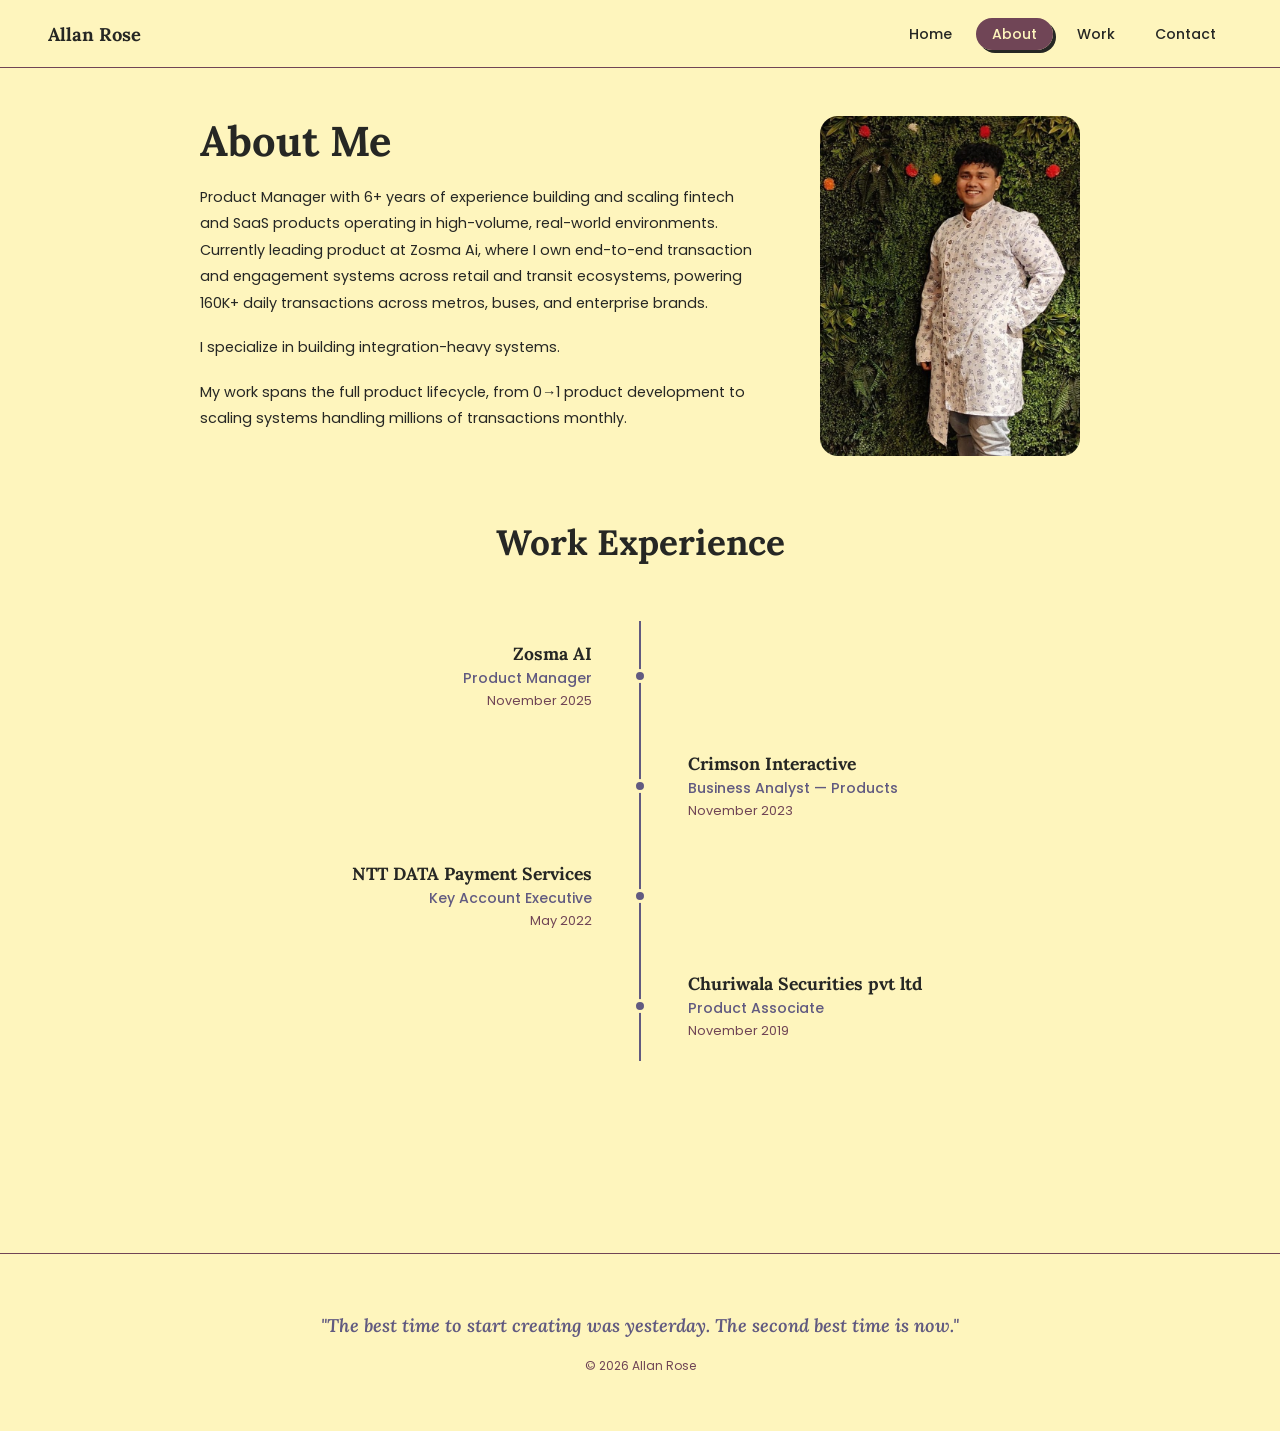
==== about/index.html @ 4ba43369 "Added files via upload This is the initial commit without the project pages." ====
<!DOCTYPE html>
<html lang="en">
<head>
  <meta charset="UTF-8" />
  <meta name="viewport" content="width=device-width, initial-scale=1.0" />
  <title>About — Allan Rose</title>
  <link rel="preconnect" href="https://fonts.googleapis.com" />
  <link rel="preconnect" href="https://fonts.gstatic.com" crossorigin />
  <link href="https://fonts.googleapis.com/css2?family=Lora:wght@600;700&family=Poppins:wght@300;400;500&display=swap" rel="stylesheet" />
  <link rel="stylesheet" href="../style.css" />
</head>
<body>

  <nav class="navbar">
    <a class="nav-logo" href="../index.html">Allan Rose</a>
    <ul class="nav-links">
      <li><a href="../index.html" class="nav-link">Home</a></li>
      <li><a class="nav-link active">About</a></li>
      <li><a href="../index.html#work" class="nav-link">Work</a></li>
      <li><a href="../index.html#contact" class="nav-link">Contact</a></li>
    </ul>
  </nav>

  <main class="about-wrapper">

    <section class="about-hero-card">

      <div class="about-text">
        <h1 class="about-heading">About Me</h1>

        <p class="about-para">Product Manager with 6+ years of experience building and scaling fintech and SaaS products operating in high-volume, real-world environments. Currently leading product at Zosma Ai, where I own end-to-end transaction and engagement systems across retail and transit ecosystems, powering 160K+ daily transactions across metros, buses, and enterprise brands.</p>

        <p class="about-para">I specialize in building integration-heavy systems.</p>
        <p class="about-para">My work spans the full product lifecycle, from 0→1 product development to scaling systems handling millions of transactions monthly.</p>
      </div>

      <div class="about-image">
        <img src="../asset/about.jpg" alt="Allan Rose" />
      </div>

    </section>

    <section class="work-experience">
      <h2 class="about-section-heading">Work Experience</h2>

      <div class="timeline">

        <div class="tl-entry">
          <div class="tl-side tl-left">
            <h3 class="tl-company">Zosma AI</h3>
            <p class="tl-role">Product Manager</p>
            <p class="tl-date">November 2025</p>
          </div>
          <div class="tl-mid"><div class="tl-dot"></div></div>
          <div class="tl-side"></div>
        </div>

        <div class="tl-entry">
          <div class="tl-side"></div>
          <div class="tl-mid"><div class="tl-dot"></div></div>
          <div class="tl-side tl-right">
            <h3 class="tl-company">Crimson Interactive</h3>
            <p class="tl-role">Business Analyst — Products</p>
            <p class="tl-date">November 2023</p>
          </div>
        </div>

        <div class="tl-entry">
          <div class="tl-side tl-left">
            <h3 class="tl-company">NTT DATA Payment Services</h3>
            <p class="tl-role">Key Account Executive</p>
            <p class="tl-date">May 2022</p>
          </div>
          <div class="tl-mid"><div class="tl-dot"></div></div>
          <div class="tl-side"></div>
        </div>

        <div class="tl-entry">
          <div class="tl-side"></div>
          <div class="tl-mid"><div class="tl-dot"></div></div>
          <div class="tl-side tl-right">
            <h3 class="tl-company">Churiwala Securities pvt ltd</h3>
            <p class="tl-role">Product Associate</p>
            <p class="tl-date">November 2019</p>
          </div>
        </div>

      </div>
    </section>

  </main>

  <footer class="footer">
    <p class="footer-quote">"The best time to start creating was yesterday. The second best time is now."</p>
    <p class="footer-credit">© 2026 Allan Rose</p>
  </footer>

</body>
</html>
---- style.css ----
*, *::before, *::after {
  box-sizing: border-box;
  margin: 0;
  padding: 0;
}

html {
  scroll-behavior: smooth;
}

body {
  font-family: 'Poppins', sans-serif;
  background-color: #FEF5BD;
}

/* ── Navbar ── */
.navbar {
  height: 68px;
  background-color: #FEF5BD;
  border-bottom: 1.5px solid #704556;
  display: flex;
  align-items: center;
  justify-content: space-between;
  padding: 0 3rem;
}

.nav-logo {
  font-family: 'Lora', serif;
  font-weight: 700;
  font-size: 1.15rem;
  color: #262724;
  text-decoration: none;
}

.nav-links {
  list-style: none;
  display: flex;
  align-items: center;
  gap: 0.5rem;
}

.nav-link {
  font-family: 'Poppins', sans-serif;
  font-size: 0.88rem;
  font-weight: 500;
  color: #262724;
  text-decoration: none;
  padding: 0.4rem 1rem;
  border-radius: 999px;
  transition: background-color 0.2s ease, color 0.2s ease;
}

.nav-link:hover {
  background-color: rgba(112, 69, 86, 0.12);
}

.nav-link.active {
  background-color: #704556;
  color: #FEF5BD;
  box-shadow: 3px 3px 0px #262724;
}

.nav-link.active:hover {
  background-color: #704556;
}

.nav-link.muted {
  color: #aaa;
  cursor: default;
}

.nav-link.muted:hover {
  background-color: transparent;
}

/* ── Footer ── */
.footer {
  background-color: #FEF5BD;
  border-top: 1.5px solid #704556;
  padding: 3.5rem 2.5rem;
  text-align: center;
  display: flex;
  flex-direction: column;
  align-items: center;
  gap: 1rem;
}

.footer-quote {
  font-family: 'Lora', serif;
  font-weight: 600;
  font-style: italic;
  font-size: 1.15rem;
  color: #615A80;
  white-space: nowrap;
  line-height: 1.7;
  max-width: 100%;
}

.footer-credit {
  font-family: 'Poppins', sans-serif;
  font-size: 0.75rem;
  font-weight: 400;
  color: #704556;
}

@media (max-width: 600px) {
  .navbar {
    padding: 0 1rem;
    flex-wrap: wrap;
    height: auto;
    padding-top: 0.6rem;
    padding-bottom: 0.6rem;
    gap: 0.4rem;
  }

  body {
    padding-top: 90px;
  }

  body {
    padding-top: 0;
  }

  .nav-logo {
    font-size: 0.95rem;
  }

  .nav-links {
    gap: 0.2rem;
  }

  .nav-link {
    font-size: 0.72rem;
    padding: 0.3rem 0.55rem;
  }

  .footer-quote {
    white-space: normal;
    text-align: center;
    font-size: 1rem;
  }
}

/* ── Hero Wrapper ── */
.hero-wrapper {
  min-height: 100vh;
  display: flex;
  align-items: center;
  justify-content: center;
  padding: 2.5rem;
}

.hero-wrapper > .hero-card {
  width: 100%;
  max-width: 960px;
}

/* ── Card ── */
.hero-card {
  background-color: #FFC5D9;
  border-radius: 28px;
  box-shadow: 10px 10px 0px #704556;
  padding: 4.5rem 5rem;
  display: flex;
  align-items: center;
  gap: 4rem;
}

/* ── Text Side ── */
.hero-text {
  flex: 1;
}

.greeting {
  font-family: 'Poppins', sans-serif;
  font-weight: 300;
  font-size: 1rem;
  color: #262724;
  margin-bottom: 0.3rem;
}

.name {
  font-family: 'Lora', serif;
  font-weight: 700;
  font-size: 3.2rem;
  color: #262724;
  line-height: 1.15;
  margin-bottom: 0.4rem;
}

.title {
  font-family: 'Lora', serif;
  font-weight: 500;
  font-size: 1.5rem;
  color: #615A80;
  margin-bottom: 1.4rem;
  font-style: italic;
}

.bio {
  font-family: 'Poppins', sans-serif;
  font-weight: 400;
  font-size: 0.95rem;
  color: #262724;
  line-height: 1.8;
  margin-bottom: 2rem;
}

/* ── Button ── */
.btn-cv {
  display: inline-block;
  background-color: #615A80;
  color: #FFFFFF;
  font-family: 'Poppins', sans-serif;
  font-size: 0.9rem;
  font-weight: 500;
  padding: 0.7rem 1.6rem;
  border-radius: 999px;
  text-decoration: none;
  transition: background-color 0.2s ease, transform 0.15s ease;
}

.btn-cv:hover {
  background-color: #262724;
  transform: translateY(-2px);
}

/* ── Image Side ── */
.hero-image {
  flex-shrink: 0;
}

.hero-image img {
  width: 280px;
  height: 280px;
  border-radius: 50%;
  object-fit: cover;
  object-position: center;
  display: block;
}

/* ── What I Do ── */
.what-i-do {
  padding: 3rem 2.5rem 3.5rem;
  max-width: 960px;
  margin: 0 auto;
  display: flex;
  flex-direction: column;
  align-items: center;
}

.what-i-do .section-heading {
  align-self: center;
}

.section-heading {
  font-family: 'Lora', serif;
  font-weight: 700;
  font-size: 2.6rem;
  color: #262724;
  margin-bottom: 2.5rem;
  text-align: center;
}

.wid-grid {
  display: grid;
  grid-template-columns: repeat(3, 1fr);
  gap: 1.5rem;
  margin-bottom: 1.5rem;
  width: 100%;
}

.wid-card {
  background-color: #FFC5D9;
  border-radius: 20px;
  box-shadow: 6px 6px 0px #704556;
  padding: 2.5rem 1.75rem;
  display: flex;
  flex-direction: column;
  align-items: center;
  text-align: center;
  gap: 0.8rem;
}

.wid-icon {
  width: 90px;
  height: 90px;
  object-fit: contain;
  margin-bottom: 0.4rem;
}

.wid-title {
  font-family: 'Lora', serif;
  font-weight: 700;
  font-size: 1.3rem;
  color: #262724;
}

.wid-desc {
  font-family: 'Poppins', sans-serif;
  font-size: 0.88rem;
  font-weight: 400;
  color: #262724;
  line-height: 1.7;
}

/* ── Gotham Note ── */
.gotham-note {
  display: flex;
  align-items: center;
  gap: 0.5rem;
  margin-top: 1rem;
  background: none;   /* 👈 remove card feel */
  box-shadow: none;   /* 👈 remove shadow */
  padding: 0;         /* 👈 remove spacing */
}

.gotham-bat {
  font-size: 1.1rem;
}

.gotham-note p {
  font-family: 'Poppins', sans-serif;
  font-size: 0.88rem;
  font-weight: 500;
  font-style: italic;
  color: #615A80;
  text-align: center;
}

/* ── What I Do — content wrapper (desktop) ── */
.wid-content {
  display: flex;
  flex-direction: column;
  gap: 0.4rem;
}

/* ── Mobile ── */
@media (max-width: 600px) {
  .hero-wrapper {
    padding: 2rem 1rem;
    min-height: auto;
    padding-top: 3rem;
  }

  .hero-card {
    flex-direction: column-reverse;
    align-items: center;
    text-align: center;
    padding: 2rem 1.75rem;
    gap: 1.75rem;
  }

  .name {
    font-size: 2rem;
  }

  .hero-image img {
    width: 200px;
    height: 200px;
  }

  .what-i-do {
    padding: 3rem 1rem 4rem;
  }

  .section-heading {
    font-size: 2rem;
  }

  .wid-grid {
    grid-template-columns: 1fr;
  }

  .wid-card {
    flex-direction: row;
    align-items: center;
    gap: 1.2rem;
    padding: 1.5rem;
  }

  .wid-icon {
    width: 64px;
    height: 64px;
    order: 2;
    flex-shrink: 0;
  }

  .wid-content {
    order: 1;
    flex: 1;
    text-align: left;
  }

  .gotham-note {
    width: 100%;
  }
}

/* ── Featured Work ── */
.featured-work {
  padding: 5rem 2.5rem 6rem;
  max-width: 960px;
  margin: 0 auto;
  display: flex;
  flex-direction: column;
  align-items: center;
}

.fw-grid {
  display: grid;
  grid-template-columns: 1.1fr 0.9fr;
  gap: 1.5rem;
  width: 100%;
  align-items: stretch;
}

/* ── Featured (left) ── */
.fw-featured {
  display: flex;
  flex-direction: column;
}

.fw-featured-img {
  width: 100%;
  height: 240px;
  object-fit: cover;
  display: block;
  border-radius: 16px;
}

.fw-featured-body {
  padding: 1.1rem 0.25rem 0;
  display: flex;
  flex-direction: column;
  gap: 0.75rem;
  flex: 1;
}

.fw-featured-title {
  font-family: 'Lora', serif;
  font-weight: 700;
  font-size: 1.25rem;
  color: #262724;
  line-height: 1.35;
}

.fw-featured-caption {
  font-family: 'Poppins', sans-serif;
  font-size: 0.85rem;
  font-weight: 400;
  color: #262724;
  line-height: 1.75;
}

.fw-read-more {
  display: inline-block;
  align-self: flex-start;
  margin-top: auto;
  background-color: #615A80;
  color: #FFFFFF;
  font-family: 'Poppins', sans-serif;
  font-size: 0.82rem;
  font-weight: 500;
  padding: 0.5rem 1.2rem;
  border-radius: 999px;
  text-decoration: none;
  transition: background-color 0.2s ease, transform 0.15s ease;
}

.fw-read-more:hover {
  background-color: #262724;
  transform: translateY(-2px);
}

/* ── Sidebar small cards (right) ── */
.fw-sidebar {
  display: flex;
  flex-direction: column;
  gap: 1rem;
}

.fw-small {
  display: flex;
  align-items: center;
  gap: 1rem;
  flex: 1;
}

.fw-small-img {
  width: 100px;
  height: 100%;
  max-height: 100px;
  object-fit: cover;
  border-radius: 12px;
  flex-shrink: 0;
}

.fw-small-body {
  display: flex;
  flex-direction: column;
  gap: 0.3rem;
}

.fw-tag {
  display: inline;
  background: none;
  color: #615A80; /* keep your theme color */
  font-family: 'Poppins', sans-serif;
  font-size: 0.75rem;
  font-weight: 550;
  padding: 0;
  border-radius: 0;
}

.fw-small-title {
  font-family: 'Lora', serif;
  font-weight: 700;
  font-size: 0.92rem;
  color: #262724;
  line-height: 1.4;
}

.fw-impact {
  font-family: 'Poppins', sans-serif;
  font-size: 0.78rem;
  font-weight: 400;
  color: #704556;
  font-style: italic;
}

/* ── Mobile ── */
@media (max-width: 600px) {
  .featured-work {
    padding: 3rem 1rem 4rem;
  }

  .fw-grid {
    grid-template-columns: 1fr;
  }

  .fw-featured-img {
    height: 200px;
  }
}

/* ── Testimonials ── */
.testimonials {
  padding: 0 2.5rem 6rem;
  max-width: 960px;
  margin: 0 auto;
}

.testimonials-card {
  background-color: #615A80;
  border-radius: 28px;
  box-shadow: 10px 10px 0px #3D3558;
  padding: 3.5rem;
}

.testimonials-heading {
  font-family: 'Lora', serif;
  font-weight: 700;
  font-size: 2.2rem;
  color: #FEF5BD;
  text-align: center;
  margin-bottom: 2.5rem;
}

.testimonials-carousel {
  position: relative;
  min-height: 160px;
}

.testimonial {
  display: none;
  border-left: 3px solid #FFC5D9;
  padding-left: 1.25rem;
  flex-direction: column;
  gap: 1.25rem;
}

.testimonial.active {
  display: flex;
  animation: fadeSlide 0.4s ease;
}

@keyframes fadeSlide {
  from { opacity: 0; transform: translateY(10px); }
  to   { opacity: 1; transform: translateY(0); }
}

/* ── Carousel nav ── */
.carousel-nav {
  display: flex;
  align-items: center;
  justify-content: center;
  gap: 1.25rem;
  margin-top: 2rem;
}

.carousel-btn {
  background: rgba(255, 197, 217, 0.2);
  border: 1.5px solid #FFC5D9;
  color: #FFC5D9;
  width: 38px;
  height: 38px;
  border-radius: 50%;
  font-size: 1rem;
  cursor: pointer;
  display: flex;
  align-items: center;
  justify-content: center;
  transition: background 0.2s ease, color 0.2s ease;
}

.carousel-btn:hover {
  background: #FFC5D9;
  color: #615A80;
}

.carousel-dots {
  display: flex;
  gap: 0.5rem;
}

.dot {
  width: 8px;
  height: 8px;
  border-radius: 50%;
  background: rgba(255, 197, 217, 0.35);
  cursor: pointer;
  transition: background 0.2s ease, transform 0.2s ease;
}

.dot.active {
  background: #FFC5D9;
  transform: scale(1.25);
}

.testimonial-quote {
  font-family: 'Poppins', sans-serif;
  font-size: 0.83rem;
  font-weight: 400;
  color: #FDF5C9;
  line-height: 1.8;
}

.testimonial-author {
  display: flex;
  align-items: center;
  gap: 0.85rem;
}

.testimonial-avatar {
  width: 48px;
  height: 48px;
  border-radius: 50%;
  object-fit: cover;
  flex-shrink: 0;
  border: 2px solid #FFC5D9;
}

.testimonial-meta {
  display: flex;
  flex-direction: column;
  gap: 0.1rem;
}

.testimonial-name {
  font-family: 'Lora', serif;
  font-weight: 700;
  font-size: 0.95rem;
  color: #FFFFFF;
  text-decoration: none;
}

.testimonial-name:hover {
  text-decoration: underline;
  color: #FFC5D9;
}

.testimonial-role {
  font-family: 'Poppins', sans-serif;
  font-size: 0.75rem;
  font-weight: 400;
  color: #FFC5D9;
}

.testimonial-company {
  font-family: 'Poppins', sans-serif;
  font-size: 0.75rem;
  font-weight: 400;
  color: rgba(253, 245, 201, 0.7);
}

@media (max-width: 600px) {
  .testimonials {
    padding: 0 1rem 4rem;
  }

  .testimonials-card {
    padding: 2rem 1.5rem;
  }

  .testimonials-heading {
    font-size: 1.7rem;
  }
}

/* ── Let's Connect ── */
.connect {
  padding: 3rem 2.5rem 5rem;
  max-width: 960px;
  margin: 0 auto;
  display: flex;
  flex-direction: column;
  align-items: center;
}

.connect-heading {
  margin-bottom: 1.25rem;
}

.connect-text {
  font-family: 'Poppins', sans-serif;
  font-size: 0.97rem;
  font-weight: 400;
  color: #262724;
  line-height: 1.85;
  text-align: center;
  max-width: 620px;
  margin-bottom: 0.5rem;
}

.connect-sub {
  font-family: 'Poppins', sans-serif;
  font-size: 0.82rem;
  font-weight: 400;
  font-style: italic;
  color: #704556;
  text-align: center;
  margin-bottom: 3rem;
}

.connect-links {
  display: flex;
  gap: 1.25rem;
  flex-wrap: wrap;
  justify-content: center;
}

.connect-card {
  display: flex;
  flex-direction: column;
  align-items: center;
  justify-content: center;
  gap: 0.75rem;
  background-color: #BFD7EA;
  border-radius: 20px;
  box-shadow: 6px 6px 0px #5B8FA8;
  text-decoration: none;
  width: 130px;
  height: 130px;
  flex-shrink: 0;
  transition: transform 0.2s ease, box-shadow 0.2s ease;
}

.connect-card:hover {
  transform: translateY(-4px);
  box-shadow: 8px 10px 0px #5B8FA8;
}

.connect-icon {
  width: 40px;
  height: 40px;
  color: #262724;
  display: flex;
  align-items: center;
  justify-content: center;
}

.connect-icon svg {
  width: 100%;
  height: 100%;
}

.connect-label {
  font-family: 'Poppins', sans-serif;
  font-size: 0.82rem;
  font-weight: 500;
  color: #262724;
}

@media (max-width: 600px) {
  .connect {
    padding: 3rem 1rem 5rem;
  }

  .connect-links {
    gap: 1rem;
  }
}

/* ── About Page ── */
.about-wrapper {
  padding: 3rem 2.5rem 6rem;
  max-width: 960px;
  margin: 0 auto;
}

.about-hero-card {
  display: flex;
  align-items: flex-start;
  gap: 4rem;
}

.about-text {
  flex: 1;
  display: flex;
  flex-direction: column;
  gap: 1.1rem;
}

.about-heading {
  font-family: 'Lora', serif;
  font-weight: 700;
  font-size: 2.6rem;
  color: #262724;
  line-height: 1.2;
}

.about-para {
  font-family: 'Poppins', sans-serif;
  font-size: 0.9rem;
  font-weight: 400;
  color: #262724;
  line-height: 1.85;
}

.about-list {
  list-style: none;
  display: flex;
  flex-direction: column;
  gap: 0.4rem;
  padding-left: 0.5rem;
}

.about-list li {
  font-family: 'Poppins', sans-serif;
  font-size: 0.9rem;
  font-weight: 400;
  color: #262724;
  line-height: 1.7;
  padding-left: 1.2rem;
  position: relative;
}

.about-list li::before {
  content: '—';
  position: absolute;
  left: 0;
  color: #615A80;
  font-weight: 500;
}

.about-image {
  flex-shrink: 0;
}

.about-image img {
  width: 260px;
  height: 340px;
  object-fit: cover;
  object-position: right;
  border-radius: 18px;
  display: block;
}

@media (max-width: 600px) {
  .about-wrapper {
    padding: 2rem 1rem 4rem;
  }

  .about-hero-card {
    flex-direction: column;
    align-items: center;
    padding: 2rem 1.75rem;
    gap: 2rem;
  }

  .about-heading {
    font-size: 2rem;
  }

  .about-image img {
    width: 100%;
    height: 280px;
  }
}

/* ── Work Experience Timeline ── */
.work-experience {
  padding: 4rem 2.5rem 6rem;
  max-width: 960px;
  margin: 0 auto;
}

.about-section-heading {
  font-family: 'Lora', serif;
  font-weight: 700;
  font-size: 2.2rem;
  color: #262724;
  text-align: center;
  margin-bottom: 3.5rem;
}

.timeline {
  position: relative;
  max-width: 680px;
  margin: 0 auto;
}

/* vertical line */
.timeline::before {
  content: '';
  position: absolute;
  left: 50%;
  transform: translateX(-50%);
  top: 0;
  bottom: 0;
  width: 2px;
  background-color: #615A80;
  z-index: 0;
}

.tl-entry {
  display: grid;
  grid-template-columns: 1fr 32px 1fr;
  align-items: center;
  min-height: 110px;
}

.tl-mid {
  display: flex;
  justify-content: center;
  align-items: center;
  position: relative;
  z-index: 1;
}

.tl-dot {
  width: 14px;
  height: 14px;
  border-radius: 50%;
  background-color: #615A80;
  border: 3px solid #FEF5BD;
  flex-shrink: 0;
}

.tl-side {
  padding: 1rem 0;
}

.tl-left {
  text-align: right;
  padding-right: 2rem;
}

.tl-right {
  text-align: left;
  padding-left: 2rem;
}

.tl-company {
  font-family: 'Lora', serif;
  font-weight: 700;
  font-size: 1.1rem;
  color: #262724;
  margin-bottom: 0.2rem;
}

.tl-role {
  font-family: 'Poppins', sans-serif;
  font-size: 0.88rem;
  font-weight: 500;
  color: #615A80;
  margin-bottom: 0.15rem;
}

.tl-date {
  font-family: 'Poppins', sans-serif;
  font-size: 0.8rem;
  font-weight: 400;
  color: #704556;
}

@media (max-width: 600px) {
  .timeline::before {
    left: 15px;
    transform: none;
  }

  .tl-entry {
    grid-template-columns: 32px 1fr;
  }

  /* hide only the empty placeholder sides */
  .tl-side:not(.tl-left):not(.tl-right) {
    display: none;
  }

  /* dot always comes first */
  .tl-mid {
    order: 1;
  }

  /* content always comes second, reset alignment */
  .tl-left,
  .tl-right {
    order: 2;
    text-align: left !important;
    padding-left: 1.25rem;
    padding-right: 0;
  }
}

/* ── Project Pages ── */
.project-wrapper {
  max-width: 960px;
  margin: 0 auto;
  padding: 3.5rem 2.5rem 5rem;
}

.project-hero {
  display: flex;
  flex-direction: row;
  align-items: flex-start;
  gap: 4rem;
}

.project-hero-text {
  flex: 1;
}

.project-hero-image {
  flex-shrink: 0;
  width: 300px;
}

.project-label {
  font-family: 'Poppins', sans-serif;
  font-size: 0.78rem;
  font-weight: 500;
  text-transform: uppercase;
  letter-spacing: 0.1em;
  color: #615A80;
  margin-bottom: 0.5rem;
}

.project-title {
  font-family: 'Lora', serif;
  font-weight: 700;
  font-size: 2.8rem;
  color: #262724;
  line-height: 1.2;
  margin-bottom: 1.5rem;
  padding-bottom: 1.25rem;
  border-bottom: 1.5px solid #704556;
}

.project-meta {
  display: flex;
  flex-direction: column;
  gap: 0.55rem;
}

.meta-item {
  display: flex;
  align-items: baseline;
  gap: 0.5rem;
}

.meta-label {
  font-family: 'Poppins', sans-serif;
  font-size: 0.75rem;
  font-weight: 500;
  text-transform: uppercase;
  letter-spacing: 0.08em;
  color: #704556;
  flex-shrink: 0;
}

.meta-value {
  font-family: 'Poppins', sans-serif;
  font-size: 0.9rem;
  font-weight: 400;
  color: #262724;
}

.meta-item.meta-impact .meta-label {
  color: #615A80;
}

.meta-item.meta-impact .meta-value {
  font-weight: 600;
  color: #615A80;
}

.project-hero-image img {
  width: 100%;
  height: 380px;
  border-radius: 18px;
  display: block;
  object-fit: cover;
  object-position: top;
}

@media (max-width: 600px) {
  .project-wrapper {
    padding: 2rem 1rem 4rem;
  }

  .project-hero {
    flex-direction: column;
  }

  .project-hero-image {
    width: 100%;
  }

  .project-title {
    font-size: 1.8rem;
  }

  .project-meta {
    gap: 0.75rem;
  }

  .meta-item {
    min-width: calc(50% - 0.375rem);
    flex: 1;
  }
}
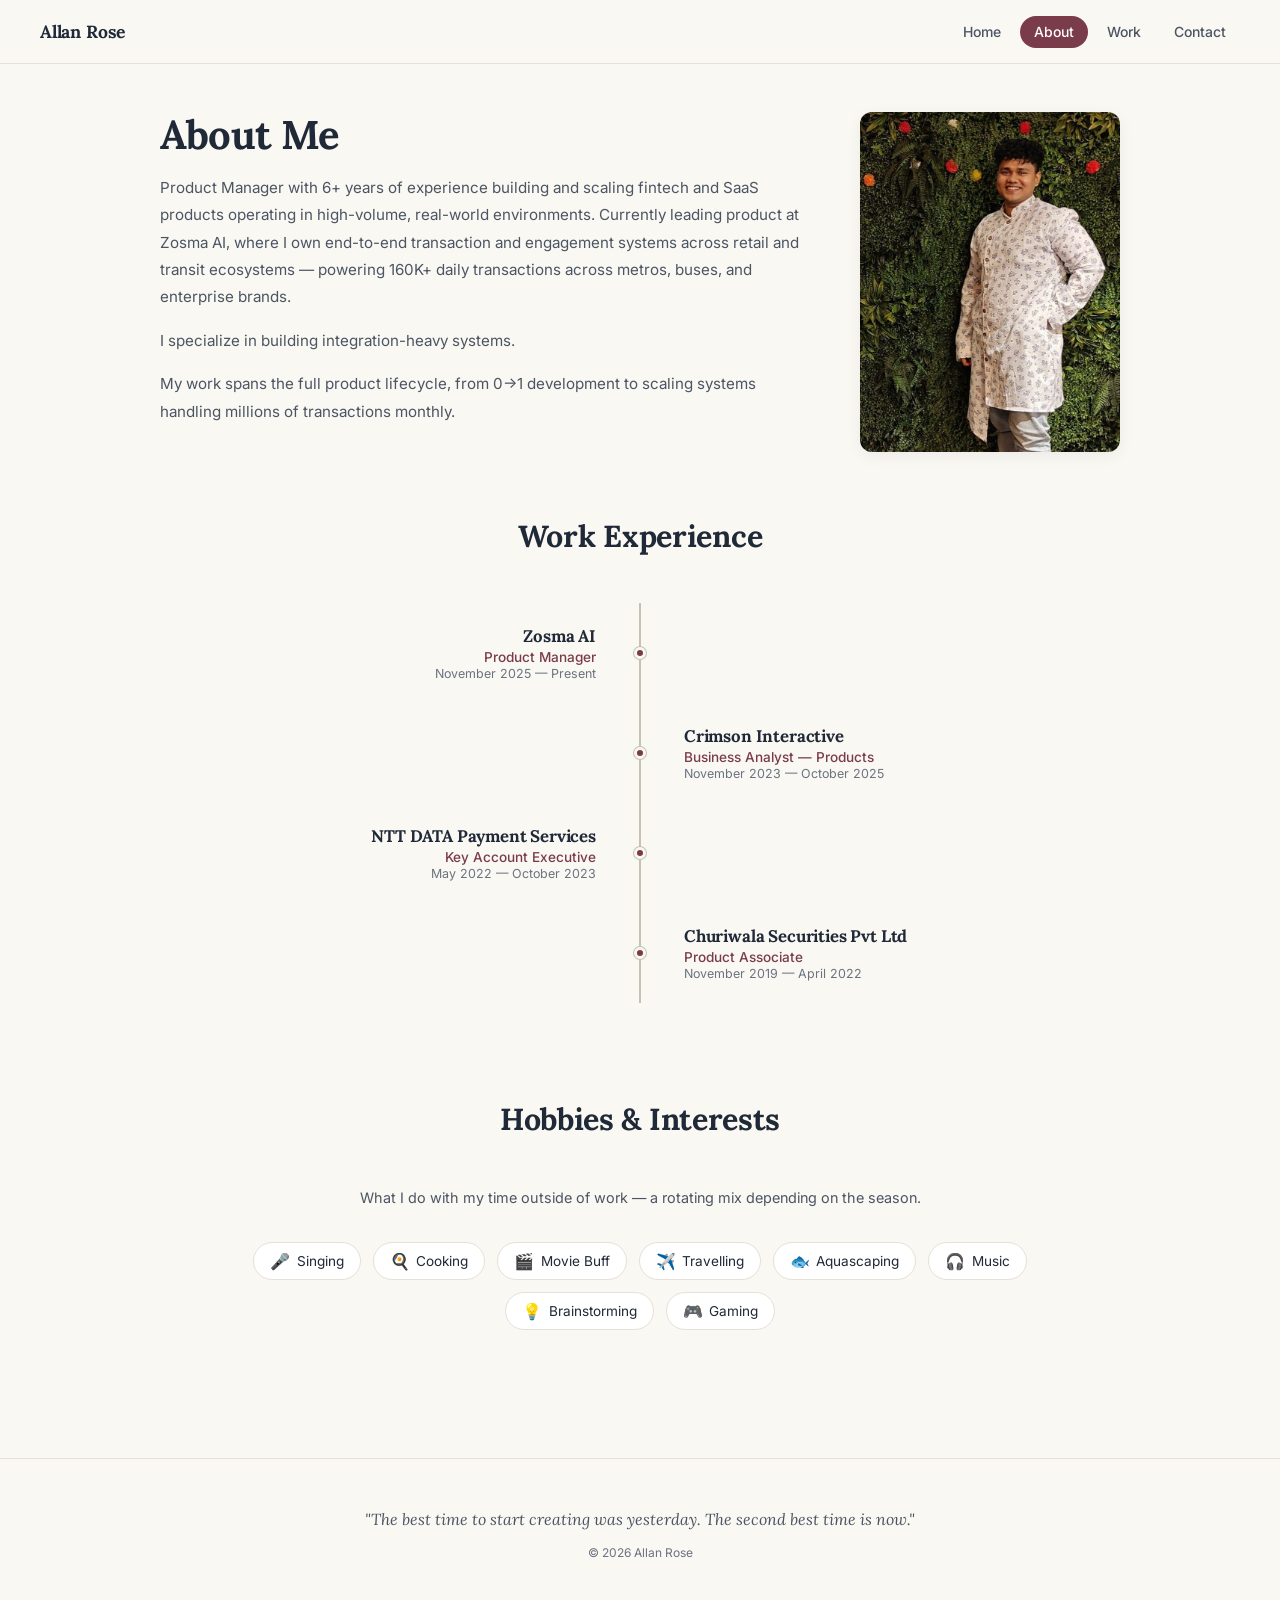
==== commit 2ef8d040: "Complete" ====
--- a/about/index.html
+++ b/about/index.html
@@ -6,38 +6,40 @@
   <title>About — Allan Rose</title>
   <link rel="preconnect" href="https://fonts.googleapis.com" />
   <link rel="preconnect" href="https://fonts.gstatic.com" crossorigin />
-  <link href="https://fonts.googleapis.com/css2?family=Lora:wght@600;700&family=Poppins:wght@300;400;500&display=swap" rel="stylesheet" />
+  <link href="https://fonts.googleapis.com/css2?family=Inter:wght@400;500;600&family=Lora:wght@500;600;700&display=swap" rel="stylesheet" />
   <link rel="stylesheet" href="../style.css" />
 </head>
 <body>
 
   <nav class="navbar">
     <a class="nav-logo" href="../index.html">Allan Rose</a>
-    <ul class="nav-links">
-      <li><a href="../index.html" class="nav-link">Home</a></li>
-      <li><a class="nav-link active">About</a></li>
-      <li><a href="../index.html#work" class="nav-link">Work</a></li>
-      <li><a href="../index.html#contact" class="nav-link">Contact</a></li>
-    </ul>
+    <button class="nav-hamburger" aria-label="Open menu" aria-expanded="false">
+      <svg width="22" height="22" viewBox="0 0 22 22" fill="none" stroke="currentColor" stroke-width="2" stroke-linecap="round">
+        <line x1="3" y1="6" x2="19" y2="6"/><line x1="3" y1="11" x2="19" y2="11"/><line x1="3" y1="16" x2="19" y2="16"/>
+      </svg>
+    </button>
+    <div class="nav-menu">
+      <ul class="nav-links">
+        <li><a href="../index.html" class="nav-link">Home</a></li>
+        <li><a class="nav-link active">About</a></li>
+        <li><a href="../index.html#work" class="nav-link">Work</a></li>
+        <li><a href="../index.html#contact" class="nav-link">Contact</a></li>
+      </ul>
+    </div>
   </nav>
 
   <main class="about-wrapper">
 
     <section class="about-hero-card">
-
       <div class="about-text">
         <h1 class="about-heading">About Me</h1>
-
-        <p class="about-para">Product Manager with 6+ years of experience building and scaling fintech and SaaS products operating in high-volume, real-world environments. Currently leading product at Zosma Ai, where I own end-to-end transaction and engagement systems across retail and transit ecosystems, powering 160K+ daily transactions across metros, buses, and enterprise brands.</p>
-
+        <p class="about-para">Product Manager with 6+ years of experience building and scaling fintech and SaaS products operating in high-volume, real-world environments. Currently leading product at Zosma AI, where I own end-to-end transaction and engagement systems across retail and transit ecosystems — powering 160K+ daily transactions across metros, buses, and enterprise brands.</p>
         <p class="about-para">I specialize in building integration-heavy systems.</p>
-        <p class="about-para">My work spans the full product lifecycle, from 0→1 product development to scaling systems handling millions of transactions monthly.</p>
+        <p class="about-para">My work spans the full product lifecycle, from 0→1 development to scaling systems handling millions of transactions monthly.</p>
       </div>
-
       <div class="about-image">
         <img src="../asset/about.jpg" alt="Allan Rose" />
       </div>
-
     </section>
 
     <section class="work-experience">
@@ -49,7 +51,7 @@
           <div class="tl-side tl-left">
             <h3 class="tl-company">Zosma AI</h3>
             <p class="tl-role">Product Manager</p>
-            <p class="tl-date">November 2025</p>
+            <p class="tl-date">November 2025 — Present</p>
           </div>
           <div class="tl-mid"><div class="tl-dot"></div></div>
           <div class="tl-side"></div>
@@ -61,7 +63,7 @@
           <div class="tl-side tl-right">
             <h3 class="tl-company">Crimson Interactive</h3>
             <p class="tl-role">Business Analyst — Products</p>
-            <p class="tl-date">November 2023</p>
+            <p class="tl-date">November 2023 — October 2025</p>
           </div>
         </div>
 
@@ -69,7 +71,7 @@
           <div class="tl-side tl-left">
             <h3 class="tl-company">NTT DATA Payment Services</h3>
             <p class="tl-role">Key Account Executive</p>
-            <p class="tl-date">May 2022</p>
+            <p class="tl-date">May 2022 — October 2023</p>
           </div>
           <div class="tl-mid"><div class="tl-dot"></div></div>
           <div class="tl-side"></div>
@@ -79,12 +81,27 @@
           <div class="tl-side"></div>
           <div class="tl-mid"><div class="tl-dot"></div></div>
           <div class="tl-side tl-right">
-            <h3 class="tl-company">Churiwala Securities pvt ltd</h3>
+            <h3 class="tl-company">Churiwala Securities Pvt Ltd</h3>
             <p class="tl-role">Product Associate</p>
-            <p class="tl-date">November 2019</p>
+            <p class="tl-date">November 2019 — April 2022</p>
           </div>
         </div>
 
+      </div>
+    </section>
+
+    <section class="hobbies">
+      <h2 class="about-section-heading">Hobbies &amp; Interests</h2>
+      <p class="hobbies-intro">What I do with my time outside of work — a rotating mix depending on the season.</p>
+      <div class="hobbies-grid">
+        <span class="hobby-chip"><span class="hobby-emoji">🎤</span>Singing</span>
+        <span class="hobby-chip"><span class="hobby-emoji">🍳</span>Cooking</span>
+        <span class="hobby-chip"><span class="hobby-emoji">🎬</span>Movie Buff</span>
+        <span class="hobby-chip"><span class="hobby-emoji">✈️</span>Travelling</span>
+        <span class="hobby-chip"><span class="hobby-emoji">🐟</span>Aquascaping</span>
+        <span class="hobby-chip"><span class="hobby-emoji">🎧</span>Music</span>
+        <span class="hobby-chip"><span class="hobby-emoji">💡</span>Brainstorming</span>
+        <span class="hobby-chip"><span class="hobby-emoji">🎮</span>Gaming</span>
       </div>
     </section>
 
@@ -95,5 +112,6 @@
     <p class="footer-credit">© 2026 Allan Rose</p>
   </footer>
 
+  <script src="../script.js"></script>
 </body>
 </html>
--- a/style.css
+++ b/style.css
@@ -1,3 +1,28 @@
+/* ──────────────────────────────────────────────────────────
+   Design Tokens
+   ────────────────────────────────────────────────────────── */
+:root {
+  --bg:            #FAF8F3;
+  --surface:       #FFFFFF;
+  --surface-alt:   #F4F0E8;
+  --surface-warm:  #EFE9DC;
+  --border:        #E5E1D8;
+  --border-strong: #C9C2B3;
+  --text:          #1F2937;
+  --text-muted:    #4B5563;
+  --text-subtle:   #6B7280;
+  --accent:        #7A3B4A;
+  --accent-hover:  #5E2C38;
+  --accent-soft:   #F0E4E7;
+  --shadow-sm:     0 1px 2px rgba(17, 24, 39, 0.04);
+  --shadow-md:     0 4px 16px rgba(17, 24, 39, 0.06);
+  --shadow-lg:     0 12px 32px rgba(17, 24, 39, 0.08);
+  --radius-sm:     8px;
+  --radius:        12px;
+  --radius-lg:     20px;
+  --max-w:         1040px;
+}
+
 *, *::before, *::after {
   box-sizing: border-box;
   margin: 0;
@@ -9,223 +34,208 @@
 }
 
 body {
-  font-family: 'Poppins', sans-serif;
-  background-color: #FEF5BD;
-}
-
-/* ── Navbar ── */
+  font-family: 'Inter', 'Poppins', sans-serif;
+  background-color: var(--bg);
+  color: var(--text);
+  -webkit-font-smoothing: antialiased;
+  text-rendering: optimizeLegibility;
+}
+
+img {
+  max-width: 100%;
+  display: block;
+}
+
+/* ──────────────────────────────────────────────────────────
+   Navbar
+   ────────────────────────────────────────────────────────── */
 .navbar {
-  height: 68px;
-  background-color: #FEF5BD;
-  border-bottom: 1.5px solid #704556;
+  position: sticky;
+  top: 0;
+  z-index: 50;
+  height: 64px;
+  background-color: rgba(250, 248, 243, 0.92);
+  backdrop-filter: saturate(180%) blur(8px);
+  border-bottom: 1px solid var(--border);
   display: flex;
   align-items: center;
   justify-content: space-between;
-  padding: 0 3rem;
+  padding: 0 2.5rem;
 }
 
 .nav-logo {
   font-family: 'Lora', serif;
   font-weight: 700;
-  font-size: 1.15rem;
-  color: #262724;
+  font-size: 1.1rem;
+  color: var(--text);
   text-decoration: none;
+  letter-spacing: -0.01em;
 }
 
 .nav-links {
   list-style: none;
   display: flex;
   align-items: center;
-  gap: 0.5rem;
+  gap: 0.25rem;
 }
 
 .nav-link {
-  font-family: 'Poppins', sans-serif;
-  font-size: 0.88rem;
+  font-family: 'Inter', 'Poppins', sans-serif;
+  font-size: 0.875rem;
   font-weight: 500;
-  color: #262724;
+  color: var(--text-muted);
   text-decoration: none;
-  padding: 0.4rem 1rem;
+  padding: 0.45rem 0.9rem;
   border-radius: 999px;
-  transition: background-color 0.2s ease, color 0.2s ease;
+  transition: background-color 0.15s ease, color 0.15s ease;
 }
 
 .nav-link:hover {
-  background-color: rgba(112, 69, 86, 0.12);
+  color: var(--text);
+  background-color: var(--surface-alt);
 }
 
 .nav-link.active {
-  background-color: #704556;
-  color: #FEF5BD;
-  box-shadow: 3px 3px 0px #262724;
+  background-color: var(--accent);
+  color: #FFFFFF;
 }
 
 .nav-link.active:hover {
-  background-color: #704556;
-}
-
-.nav-link.muted {
-  color: #aaa;
-  cursor: default;
-}
-
-.nav-link.muted:hover {
-  background-color: transparent;
-}
-
-/* ── Footer ── */
+  background-color: var(--accent-hover);
+  color: #FFFFFF;
+}
+
+.nav-hamburger {
+  display: none;
+  align-items: center;
+  justify-content: center;
+  background: none;
+  border: none;
+  cursor: pointer;
+  color: var(--text);
+  padding: 0.35rem;
+  border-radius: 6px;
+  transition: background-color 0.15s ease;
+}
+
+.nav-hamburger:hover {
+  background-color: var(--surface-alt);
+}
+
+
+.nav-menu {
+  display: contents;
+}
+
+/* ──────────────────────────────────────────────────────────
+   Footer
+   ────────────────────────────────────────────────────────── */
 .footer {
-  background-color: #FEF5BD;
-  border-top: 1.5px solid #704556;
-  padding: 3.5rem 2.5rem;
+  background-color: var(--bg);
+  border-top: 1px solid var(--border);
+  padding: 3rem 2rem 2.5rem;
   text-align: center;
   display: flex;
   flex-direction: column;
   align-items: center;
-  gap: 1rem;
+  gap: 0.75rem;
 }
 
 .footer-quote {
   font-family: 'Lora', serif;
-  font-weight: 600;
   font-style: italic;
-  font-size: 1.15rem;
-  color: #615A80;
-  white-space: nowrap;
-  line-height: 1.7;
-  max-width: 100%;
+  font-size: 1rem;
+  color: var(--text-muted);
+  line-height: 1.6;
+  max-width: 42rem;
 }
 
 .footer-credit {
-  font-family: 'Poppins', sans-serif;
   font-size: 0.75rem;
-  font-weight: 400;
-  color: #704556;
-}
-
-@media (max-width: 600px) {
-  .navbar {
-    padding: 0 1rem;
-    flex-wrap: wrap;
-    height: auto;
-    padding-top: 0.6rem;
-    padding-bottom: 0.6rem;
-    gap: 0.4rem;
-  }
-
-  body {
-    padding-top: 90px;
-  }
-
-  body {
-    padding-top: 0;
-  }
-
-  .nav-logo {
-    font-size: 0.95rem;
-  }
-
-  .nav-links {
-    gap: 0.2rem;
-  }
-
-  .nav-link {
-    font-size: 0.72rem;
-    padding: 0.3rem 0.55rem;
-  }
-
-  .footer-quote {
-    white-space: normal;
-    text-align: center;
-    font-size: 1rem;
-  }
-}
-
-/* ── Hero Wrapper ── */
+  color: var(--text-subtle);
+}
+
+/* ──────────────────────────────────────────────────────────
+   Hero
+   ────────────────────────────────────────────────────────── */
 .hero-wrapper {
-  min-height: 100vh;
+  min-height: calc(100vh - 64px);
   display: flex;
   align-items: center;
   justify-content: center;
-  padding: 2.5rem;
-}
-
-.hero-wrapper > .hero-card {
+  padding: 3rem 2.5rem;
+}
+
+.hero-card {
   width: 100%;
-  max-width: 960px;
-}
-
-/* ── Card ── */
-.hero-card {
-  background-color: #FFC5D9;
-  border-radius: 28px;
-  box-shadow: 10px 10px 0px #704556;
-  padding: 4.5rem 5rem;
+  max-width: var(--max-w);
+  background-color: var(--surface);
+  border: 1px solid var(--border);
+  border-radius: var(--radius-lg);
+  box-shadow: var(--shadow-md);
+  padding: 4rem 4.5rem;
   display: flex;
   align-items: center;
   gap: 4rem;
 }
 
-/* ── Text Side ── */
 .hero-text {
   flex: 1;
 }
 
 .greeting {
-  font-family: 'Poppins', sans-serif;
-  font-weight: 300;
-  font-size: 1rem;
-  color: #262724;
-  margin-bottom: 0.3rem;
+  font-size: 0.875rem;
+  font-weight: 400;
+  color: var(--text-subtle);
+  letter-spacing: 0.04em;
+  margin-bottom: 0.4rem;
 }
 
 .name {
   font-family: 'Lora', serif;
   font-weight: 700;
-  font-size: 3.2rem;
-  color: #262724;
-  line-height: 1.15;
+  font-size: 3rem;
+  color: var(--text);
+  line-height: 1.1;
+  letter-spacing: -0.02em;
   margin-bottom: 0.4rem;
 }
 
 .title {
   font-family: 'Lora', serif;
   font-weight: 500;
-  font-size: 1.5rem;
-  color: #615A80;
+  font-size: 1.25rem;
+  color: var(--accent);
+  font-style: italic;
   margin-bottom: 1.4rem;
-  font-style: italic;
 }
 
 .bio {
-  font-family: 'Poppins', sans-serif;
+  font-size: 0.95rem;
   font-weight: 400;
-  font-size: 0.95rem;
-  color: #262724;
-  line-height: 1.8;
+  color: var(--text-muted);
+  line-height: 1.75;
   margin-bottom: 2rem;
-}
-
-/* ── Button ── */
+  max-width: 32rem;
+}
+
 .btn-cv {
   display: inline-block;
-  background-color: #615A80;
+  background-color: var(--accent);
   color: #FFFFFF;
-  font-family: 'Poppins', sans-serif;
-  font-size: 0.9rem;
+  font-size: 0.875rem;
   font-weight: 500;
-  padding: 0.7rem 1.6rem;
+  padding: 0.7rem 1.5rem;
   border-radius: 999px;
   text-decoration: none;
-  transition: background-color 0.2s ease, transform 0.15s ease;
+  transition: background-color 0.15s ease, transform 0.15s ease;
 }
 
 .btn-cv:hover {
-  background-color: #262724;
-  transform: translateY(-2px);
-}
-
-/* ── Image Side ── */
+  background-color: var(--accent-hover);
+  transform: translateY(-1px);
+}
+
 .hero-image {
   flex-shrink: 0;
 }
@@ -236,55 +246,73 @@
   border-radius: 50%;
   object-fit: cover;
   object-position: center;
-  display: block;
-}
-
-/* ── What I Do ── */
-.what-i-do {
-  padding: 3rem 2.5rem 3.5rem;
-  max-width: 960px;
-  margin: 0 auto;
-  display: flex;
-  flex-direction: column;
-  align-items: center;
-}
-
-.what-i-do .section-heading {
-  align-self: center;
-}
-
+  box-shadow: var(--shadow-lg);
+}
+
+/* ──────────────────────────────────────────────────────────
+   Sections (shared)
+   ────────────────────────────────────────────────────────── */
 .section-heading {
   font-family: 'Lora', serif;
   font-weight: 700;
-  font-size: 2.6rem;
-  color: #262724;
+  font-size: 2.25rem;
+  color: var(--text);
+  letter-spacing: -0.02em;
   margin-bottom: 2.5rem;
   text-align: center;
+}
+
+.section-eyebrow {
+  font-size: 0.75rem;
+  font-weight: 500;
+  text-transform: uppercase;
+  letter-spacing: 0.12em;
+  color: var(--accent);
+  text-align: center;
+  margin-bottom: 0.5rem;
+}
+
+/* ──────────────────────────────────────────────────────────
+   What I Do
+   ────────────────────────────────────────────────────────── */
+.what-i-do {
+  padding: 4rem 2.5rem 4rem;
+  max-width: var(--max-w);
+  margin: 0 auto;
+  display: flex;
+  flex-direction: column;
+  align-items: center;
 }
 
 .wid-grid {
   display: grid;
   grid-template-columns: repeat(3, 1fr);
-  gap: 1.5rem;
-  margin-bottom: 1.5rem;
+  gap: 1.25rem;
   width: 100%;
 }
 
 .wid-card {
-  background-color: #FFC5D9;
-  border-radius: 20px;
-  box-shadow: 6px 6px 0px #704556;
-  padding: 2.5rem 1.75rem;
+  background-color: var(--surface);
+  border: 1px solid var(--border);
+  border-radius: var(--radius);
+  box-shadow: var(--shadow-sm);
+  padding: 2rem 1.5rem;
   display: flex;
   flex-direction: column;
   align-items: center;
   text-align: center;
   gap: 0.8rem;
+  transition: transform 0.15s ease, box-shadow 0.15s ease;
+}
+
+.wid-card:hover {
+  transform: translateY(-2px);
+  box-shadow: var(--shadow-md);
 }
 
 .wid-icon {
-  width: 90px;
-  height: 90px;
+  width: 72px;
+  height: 72px;
   object-fit: contain;
   margin-bottom: 0.4rem;
 }
@@ -292,115 +320,28 @@
 .wid-title {
   font-family: 'Lora', serif;
   font-weight: 700;
-  font-size: 1.3rem;
-  color: #262724;
+  font-size: 1.15rem;
+  color: var(--text);
 }
 
 .wid-desc {
-  font-family: 'Poppins', sans-serif;
   font-size: 0.88rem;
-  font-weight: 400;
-  color: #262724;
-  line-height: 1.7;
-}
-
-/* ── Gotham Note ── */
-.gotham-note {
-  display: flex;
-  align-items: center;
-  gap: 0.5rem;
-  margin-top: 1rem;
-  background: none;   /* 👈 remove card feel */
-  box-shadow: none;   /* 👈 remove shadow */
-  padding: 0;         /* 👈 remove spacing */
-}
-
-.gotham-bat {
-  font-size: 1.1rem;
-}
-
-.gotham-note p {
-  font-family: 'Poppins', sans-serif;
-  font-size: 0.88rem;
-  font-weight: 500;
-  font-style: italic;
-  color: #615A80;
-  text-align: center;
-}
-
-/* ── What I Do — content wrapper (desktop) ── */
+  color: var(--text-muted);
+  line-height: 1.65;
+}
+
 .wid-content {
   display: flex;
   flex-direction: column;
-  gap: 0.4rem;
-}
-
-/* ── Mobile ── */
-@media (max-width: 600px) {
-  .hero-wrapper {
-    padding: 2rem 1rem;
-    min-height: auto;
-    padding-top: 3rem;
-  }
-
-  .hero-card {
-    flex-direction: column-reverse;
-    align-items: center;
-    text-align: center;
-    padding: 2rem 1.75rem;
-    gap: 1.75rem;
-  }
-
-  .name {
-    font-size: 2rem;
-  }
-
-  .hero-image img {
-    width: 200px;
-    height: 200px;
-  }
-
-  .what-i-do {
-    padding: 3rem 1rem 4rem;
-  }
-
-  .section-heading {
-    font-size: 2rem;
-  }
-
-  .wid-grid {
-    grid-template-columns: 1fr;
-  }
-
-  .wid-card {
-    flex-direction: row;
-    align-items: center;
-    gap: 1.2rem;
-    padding: 1.5rem;
-  }
-
-  .wid-icon {
-    width: 64px;
-    height: 64px;
-    order: 2;
-    flex-shrink: 0;
-  }
-
-  .wid-content {
-    order: 1;
-    flex: 1;
-    text-align: left;
-  }
-
-  .gotham-note {
-    width: 100%;
-  }
-}
-
-/* ── Featured Work ── */
+  gap: 0.35rem;
+}
+
+/* ──────────────────────────────────────────────────────────
+   Featured Work
+   ────────────────────────────────────────────────────────── */
 .featured-work {
-  padding: 5rem 2.5rem 6rem;
-  max-width: 960px;
+  padding: 4rem 2.5rem 4rem;
+  max-width: var(--max-w);
   margin: 0 auto;
   display: flex;
   flex-direction: column;
@@ -415,65 +356,76 @@
   align-items: stretch;
 }
 
-/* ── Featured (left) ── */
 .fw-featured {
   display: flex;
   flex-direction: column;
+  background-color: var(--surface);
+  border: 1px solid var(--border);
+  border-radius: var(--radius);
+  overflow: hidden;
+  text-decoration: none;
+  color: inherit;
+  transition: transform 0.15s ease, box-shadow 0.15s ease;
+}
+
+.fw-featured:hover {
+  transform: translateY(-2px);
+  box-shadow: var(--shadow-md);
 }
 
 .fw-featured-img {
   width: 100%;
   height: 240px;
   object-fit: cover;
-  display: block;
-  border-radius: 16px;
 }
 
 .fw-featured-body {
-  padding: 1.1rem 0.25rem 0;
-  display: flex;
-  flex-direction: column;
-  gap: 0.75rem;
+  padding: 1.25rem 1.4rem 1.5rem;
+  display: flex;
+  flex-direction: column;
+  gap: 0.65rem;
   flex: 1;
 }
 
+.fw-featured-tag {
+  display: inline-block;
+  font-size: 0.72rem;
+  font-weight: 500;
+  text-transform: uppercase;
+  letter-spacing: 0.1em;
+  color: var(--accent);
+}
+
 .fw-featured-title {
   font-family: 'Lora', serif;
   font-weight: 700;
-  font-size: 1.25rem;
-  color: #262724;
+  font-size: 1.2rem;
+  color: var(--text);
   line-height: 1.35;
+  letter-spacing: -0.01em;
 }
 
 .fw-featured-caption {
-  font-family: 'Poppins', sans-serif;
-  font-size: 0.85rem;
-  font-weight: 400;
-  color: #262724;
-  line-height: 1.75;
+  font-size: 0.88rem;
+  color: var(--text-muted);
+  line-height: 1.7;
 }
 
 .fw-read-more {
   display: inline-block;
   align-self: flex-start;
   margin-top: auto;
-  background-color: #615A80;
-  color: #FFFFFF;
-  font-family: 'Poppins', sans-serif;
-  font-size: 0.82rem;
+  color: var(--accent);
+  font-size: 0.85rem;
   font-weight: 500;
-  padding: 0.5rem 1.2rem;
-  border-radius: 999px;
   text-decoration: none;
-  transition: background-color 0.2s ease, transform 0.15s ease;
+  transition: color 0.15s ease;
 }
 
 .fw-read-more:hover {
-  background-color: #262724;
-  transform: translateY(-2px);
-}
-
-/* ── Sidebar small cards (right) ── */
+  color: var(--accent-hover);
+}
+
 .fw-sidebar {
   display: flex;
   flex-direction: column;
@@ -485,14 +437,26 @@
   align-items: center;
   gap: 1rem;
   flex: 1;
+  background-color: var(--surface);
+  border: 1px solid var(--border);
+  border-radius: var(--radius);
+  padding: 0.9rem;
+  text-decoration: none;
+  color: inherit;
+  transition: transform 0.15s ease, box-shadow 0.15s ease, border-color 0.15s ease;
+}
+
+.fw-small:hover {
+  transform: translateY(-2px);
+  box-shadow: var(--shadow-md);
+  border-color: var(--border-strong);
 }
 
 .fw-small-img {
-  width: 100px;
-  height: 100%;
-  max-height: 100px;
+  width: 96px;
+  height: 96px;
   object-fit: cover;
-  border-radius: 12px;
+  border-radius: var(--radius-sm);
   flex-shrink: 0;
 }
 
@@ -500,150 +464,301 @@
   display: flex;
   flex-direction: column;
   gap: 0.3rem;
+  min-width: 0;
 }
 
 .fw-tag {
-  display: inline;
-  background: none;
-  color: #615A80; /* keep your theme color */
-  font-family: 'Poppins', sans-serif;
-  font-size: 0.75rem;
-  font-weight: 550;
-  padding: 0;
-  border-radius: 0;
+  font-size: 0.72rem;
+  font-weight: 500;
+  text-transform: uppercase;
+  letter-spacing: 0.1em;
+  color: var(--accent);
 }
 
 .fw-small-title {
   font-family: 'Lora', serif;
   font-weight: 700;
-  font-size: 0.92rem;
-  color: #262724;
+  font-size: 0.95rem;
+  color: var(--text);
   line-height: 1.4;
+  letter-spacing: -0.01em;
 }
 
 .fw-impact {
-  font-family: 'Poppins', sans-serif;
   font-size: 0.78rem;
-  font-weight: 400;
-  color: #704556;
+  color: var(--text-muted);
   font-style: italic;
 }
 
-/* ── Mobile ── */
-@media (max-width: 600px) {
-  .featured-work {
-    padding: 3rem 1rem 4rem;
-  }
-
-  .fw-grid {
-    grid-template-columns: 1fr;
-  }
-
-  .fw-featured-img {
-    height: 200px;
-  }
-}
-
-/* ── Testimonials ── */
+/* ──────────────────────────────────────────────────────────
+   Side Projects
+   ────────────────────────────────────────────────────────── */
+.side-projects {
+  padding: 2rem 2.5rem 4rem;
+  max-width: var(--max-w);
+  margin: 0 auto;
+  display: flex;
+  flex-direction: column;
+  align-items: center;
+}
+
+.sp-intro {
+  font-size: 0.95rem;
+  color: var(--text-muted);
+  text-align: center;
+  max-width: 42rem;
+  margin-bottom: 2.25rem;
+  line-height: 1.7;
+}
+
+.sp-grid {
+  display: grid;
+  grid-template-columns: repeat(2, 1fr);
+  gap: 1.25rem;
+  width: 100%;
+}
+
+.sp-card {
+  background-color: var(--surface);
+  border: 1px solid var(--border);
+  border-radius: var(--radius);
+  padding: 1.25rem;
+  display: flex;
+  gap: 1rem;
+  transition: transform 0.15s ease, box-shadow 0.15s ease;
+  text-decoration: none;
+  color: inherit;
+}
+
+.sp-card:hover {
+  transform: translateY(-2px);
+  box-shadow: var(--shadow-md);
+}
+
+.sp-img {
+  width: 80px;
+  height: 80px;
+  flex-shrink: 0;
+  object-fit: cover;
+  border-radius: var(--radius-sm);
+  background-color: var(--surface-alt);
+}
+
+.sp-body {
+  display: flex;
+  flex-direction: column;
+  gap: 0.35rem;
+  min-width: 0;
+}
+
+.sp-tag {
+  font-size: 0.7rem;
+  font-weight: 500;
+  text-transform: uppercase;
+  letter-spacing: 0.1em;
+  color: var(--accent);
+}
+
+.sp-title {
+  font-family: 'Lora', serif;
+  font-weight: 700;
+  font-size: 1rem;
+  color: var(--text);
+  line-height: 1.35;
+  letter-spacing: -0.01em;
+}
+
+.sp-desc {
+  font-size: 0.82rem;
+  color: var(--text-muted);
+  line-height: 1.6;
+}
+
+/* ──────────────────────────────────────────────────────────
+   Areas of Expertise
+   ────────────────────────────────────────────────────────── */
+.expertise {
+  padding: 2rem 2.5rem 4rem;
+  max-width: var(--max-w);
+  margin: 0 auto;
+  display: flex;
+  flex-direction: column;
+  align-items: center;
+}
+
+.expertise-tabs {
+  display: flex;
+  gap: 0.5rem;
+  flex-wrap: wrap;
+  justify-content: center;
+  margin-bottom: 1.75rem;
+}
+
+.expertise-tab {
+  background-color: transparent;
+  border: 1px solid var(--border-strong);
+  color: var(--text-muted);
+  font-family: inherit;
+  font-size: 0.85rem;
+  font-weight: 500;
+  padding: 0.5rem 1.1rem;
+  border-radius: 999px;
+  cursor: pointer;
+  transition: background-color 0.15s ease, color 0.15s ease, border-color 0.15s ease;
+}
+
+.expertise-tab:hover {
+  color: var(--text);
+  border-color: var(--text-subtle);
+}
+
+.expertise-tab.active {
+  background-color: var(--accent);
+  color: #FFFFFF;
+  border-color: var(--accent);
+}
+
+.expertise-panel {
+  display: none;
+  background-color: var(--surface);
+  border: 1px solid var(--border);
+  border-radius: var(--radius);
+  padding: 1.75rem 2rem;
+  width: 100%;
+  max-width: 640px;
+}
+
+.expertise-panel.active {
+  display: block;
+}
+
+.expertise-list {
+  list-style: none;
+  display: grid;
+  grid-template-columns: repeat(2, 1fr);
+  gap: 0.6rem 1.25rem;
+}
+
+.expertise-list li {
+  font-size: 0.9rem;
+  color: var(--text);
+  line-height: 1.5;
+  padding-left: 1rem;
+  position: relative;
+}
+
+.expertise-list li::before {
+  content: '';
+  position: absolute;
+  left: 0;
+  top: 0.55em;
+  width: 5px;
+  height: 5px;
+  border-radius: 50%;
+  background-color: var(--accent);
+}
+
+/* ──────────────────────────────────────────────────────────
+   Testimonials
+   ────────────────────────────────────────────────────────── */
 .testimonials {
-  padding: 0 2.5rem 6rem;
-  max-width: 960px;
+  padding: 2rem 2.5rem 4rem;
+  max-width: var(--max-w);
   margin: 0 auto;
 }
 
 .testimonials-card {
-  background-color: #615A80;
-  border-radius: 28px;
-  box-shadow: 10px 10px 0px #3D3558;
-  padding: 3.5rem;
+  background-color: var(--surface-warm);
+  border: 1px solid var(--border);
+  border-radius: var(--radius-lg);
+  padding: 3rem 3rem 2.5rem;
 }
 
 .testimonials-heading {
   font-family: 'Lora', serif;
   font-weight: 700;
-  font-size: 2.2rem;
-  color: #FEF5BD;
+  font-size: 1.9rem;
+  color: var(--text);
   text-align: center;
-  margin-bottom: 2.5rem;
+  letter-spacing: -0.01em;
+  margin-bottom: 2.25rem;
 }
 
 .testimonials-carousel {
   position: relative;
-  min-height: 160px;
+  min-height: 180px;
 }
 
 .testimonial {
   display: none;
-  border-left: 3px solid #FFC5D9;
+  border-left: 2px solid var(--accent);
   padding-left: 1.25rem;
   flex-direction: column;
-  gap: 1.25rem;
+  gap: 1.1rem;
 }
 
 .testimonial.active {
   display: flex;
-  animation: fadeSlide 0.4s ease;
+  animation: fadeSlide 0.35s ease;
 }
 
 @keyframes fadeSlide {
-  from { opacity: 0; transform: translateY(10px); }
+  from { opacity: 0; transform: translateY(6px); }
   to   { opacity: 1; transform: translateY(0); }
 }
 
-/* ── Carousel nav ── */
 .carousel-nav {
   display: flex;
   align-items: center;
   justify-content: center;
-  gap: 1.25rem;
-  margin-top: 2rem;
+  gap: 1rem;
+  margin-top: 1.5rem;
 }
 
 .carousel-btn {
-  background: rgba(255, 197, 217, 0.2);
-  border: 1.5px solid #FFC5D9;
-  color: #FFC5D9;
-  width: 38px;
-  height: 38px;
+  background: var(--surface);
+  border: 1px solid var(--border-strong);
+  color: var(--text-muted);
+  width: 34px;
+  height: 34px;
   border-radius: 50%;
-  font-size: 1rem;
+  font-size: 0.95rem;
   cursor: pointer;
   display: flex;
   align-items: center;
   justify-content: center;
-  transition: background 0.2s ease, color 0.2s ease;
+  transition: background 0.15s ease, color 0.15s ease, border-color 0.15s ease;
 }
 
 .carousel-btn:hover {
-  background: #FFC5D9;
-  color: #615A80;
+  background: var(--accent);
+  color: #FFFFFF;
+  border-color: var(--accent);
 }
 
 .carousel-dots {
   display: flex;
-  gap: 0.5rem;
+  gap: 0.4rem;
 }
 
 .dot {
-  width: 8px;
-  height: 8px;
+  width: 7px;
+  height: 7px;
   border-radius: 50%;
-  background: rgba(255, 197, 217, 0.35);
+  background: var(--border-strong);
   cursor: pointer;
-  transition: background 0.2s ease, transform 0.2s ease;
+  transition: background 0.15s ease, transform 0.15s ease;
 }
 
 .dot.active {
-  background: #FFC5D9;
-  transform: scale(1.25);
+  background: var(--accent);
+  transform: scale(1.2);
 }
 
 .testimonial-quote {
-  font-family: 'Poppins', sans-serif;
-  font-size: 0.83rem;
-  font-weight: 400;
-  color: #FDF5C9;
-  line-height: 1.8;
+  font-size: 0.92rem;
+  color: var(--text);
+  line-height: 1.75;
 }
 
 .testimonial-author {
@@ -653,65 +768,49 @@
 }
 
 .testimonial-avatar {
-  width: 48px;
-  height: 48px;
+  width: 44px;
+  height: 44px;
   border-radius: 50%;
   object-fit: cover;
   flex-shrink: 0;
-  border: 2px solid #FFC5D9;
+  border: 2px solid var(--surface);
+  box-shadow: var(--shadow-sm);
 }
 
 .testimonial-meta {
   display: flex;
   flex-direction: column;
-  gap: 0.1rem;
+  gap: 0.08rem;
 }
 
 .testimonial-name {
   font-family: 'Lora', serif;
   font-weight: 700;
   font-size: 0.95rem;
-  color: #FFFFFF;
+  color: var(--text);
   text-decoration: none;
 }
 
 .testimonial-name:hover {
-  text-decoration: underline;
-  color: #FFC5D9;
+  color: var(--accent);
 }
 
 .testimonial-role {
-  font-family: 'Poppins', sans-serif;
-  font-size: 0.75rem;
-  font-weight: 400;
-  color: #FFC5D9;
+  font-size: 0.78rem;
+  color: var(--text-muted);
 }
 
 .testimonial-company {
-  font-family: 'Poppins', sans-serif;
-  font-size: 0.75rem;
-  font-weight: 400;
-  color: rgba(253, 245, 201, 0.7);
-}
-
-@media (max-width: 600px) {
-  .testimonials {
-    padding: 0 1rem 4rem;
-  }
-
-  .testimonials-card {
-    padding: 2rem 1.5rem;
-  }
-
-  .testimonials-heading {
-    font-size: 1.7rem;
-  }
-}
-
-/* ── Let's Connect ── */
+  font-size: 0.72rem;
+  color: var(--text-subtle);
+}
+
+/* ──────────────────────────────────────────────────────────
+   Let's Connect
+   ────────────────────────────────────────────────────────── */
 .connect {
-  padding: 3rem 2.5rem 5rem;
-  max-width: 960px;
+  padding: 2rem 2.5rem 4rem;
+  max-width: var(--max-w);
   margin: 0 auto;
   display: flex;
   flex-direction: column;
@@ -719,33 +818,21 @@
 }
 
 .connect-heading {
-  margin-bottom: 1.25rem;
+  margin-bottom: 1rem;
 }
 
 .connect-text {
-  font-family: 'Poppins', sans-serif;
-  font-size: 0.97rem;
-  font-weight: 400;
-  color: #262724;
-  line-height: 1.85;
+  font-size: 0.95rem;
+  color: var(--text-muted);
+  line-height: 1.75;
   text-align: center;
-  max-width: 620px;
-  margin-bottom: 0.5rem;
-}
-
-.connect-sub {
-  font-family: 'Poppins', sans-serif;
-  font-size: 0.82rem;
-  font-weight: 400;
-  font-style: italic;
-  color: #704556;
-  text-align: center;
-  margin-bottom: 3rem;
+  max-width: 40rem;
+  margin-bottom: 2rem;
 }
 
 .connect-links {
   display: flex;
-  gap: 1.25rem;
+  gap: 0.85rem;
   flex-wrap: wrap;
   justify-content: center;
 }
@@ -755,26 +842,27 @@
   flex-direction: column;
   align-items: center;
   justify-content: center;
-  gap: 0.75rem;
-  background-color: #BFD7EA;
-  border-radius: 20px;
-  box-shadow: 6px 6px 0px #5B8FA8;
+  gap: 0.55rem;
+  background-color: var(--surface);
+  border: 1px solid var(--border);
+  border-radius: var(--radius);
   text-decoration: none;
-  width: 130px;
-  height: 130px;
+  width: 120px;
+  height: 120px;
   flex-shrink: 0;
-  transition: transform 0.2s ease, box-shadow 0.2s ease;
+  transition: transform 0.15s ease, box-shadow 0.15s ease, border-color 0.15s ease;
 }
 
 .connect-card:hover {
-  transform: translateY(-4px);
-  box-shadow: 8px 10px 0px #5B8FA8;
+  transform: translateY(-2px);
+  box-shadow: var(--shadow-md);
+  border-color: var(--border-strong);
 }
 
 .connect-icon {
-  width: 40px;
-  height: 40px;
-  color: #262724;
+  width: 28px;
+  height: 28px;
+  color: var(--accent);
   display: flex;
   align-items: center;
   justify-content: center;
@@ -786,82 +874,46 @@
 }
 
 .connect-label {
-  font-family: 'Poppins', sans-serif;
   font-size: 0.82rem;
   font-weight: 500;
-  color: #262724;
-}
-
-@media (max-width: 600px) {
-  .connect {
-    padding: 3rem 1rem 5rem;
-  }
-
-  .connect-links {
-    gap: 1rem;
-  }
-}
-
-/* ── About Page ── */
+  color: var(--text);
+}
+
+/* ──────────────────────────────────────────────────────────
+   About Page
+   ────────────────────────────────────────────────────────── */
 .about-wrapper {
-  padding: 3rem 2.5rem 6rem;
-  max-width: 960px;
+  padding: 3rem 2.5rem 4rem;
+  max-width: var(--max-w);
   margin: 0 auto;
 }
 
 .about-hero-card {
   display: flex;
   align-items: flex-start;
-  gap: 4rem;
+  gap: 3.5rem;
 }
 
 .about-text {
   flex: 1;
   display: flex;
   flex-direction: column;
-  gap: 1.1rem;
+  gap: 1rem;
 }
 
 .about-heading {
   font-family: 'Lora', serif;
   font-weight: 700;
-  font-size: 2.6rem;
-  color: #262724;
-  line-height: 1.2;
+  font-size: 2.5rem;
+  color: var(--text);
+  line-height: 1.15;
+  letter-spacing: -0.02em;
 }
 
 .about-para {
-  font-family: 'Poppins', sans-serif;
-  font-size: 0.9rem;
-  font-weight: 400;
-  color: #262724;
-  line-height: 1.85;
-}
-
-.about-list {
-  list-style: none;
-  display: flex;
-  flex-direction: column;
-  gap: 0.4rem;
-  padding-left: 0.5rem;
-}
-
-.about-list li {
-  font-family: 'Poppins', sans-serif;
-  font-size: 0.9rem;
-  font-weight: 400;
-  color: #262724;
-  line-height: 1.7;
-  padding-left: 1.2rem;
-  position: relative;
-}
-
-.about-list li::before {
-  content: '—';
-  position: absolute;
-  left: 0;
-  color: #615A80;
-  font-weight: 500;
+  font-size: 0.95rem;
+  color: var(--text-muted);
+  line-height: 1.8;
 }
 
 .about-image {
@@ -873,46 +925,25 @@
   height: 340px;
   object-fit: cover;
   object-position: right;
-  border-radius: 18px;
-  display: block;
-}
-
-@media (max-width: 600px) {
-  .about-wrapper {
-    padding: 2rem 1rem 4rem;
-  }
-
-  .about-hero-card {
-    flex-direction: column;
-    align-items: center;
-    padding: 2rem 1.75rem;
-    gap: 2rem;
-  }
-
-  .about-heading {
-    font-size: 2rem;
-  }
-
-  .about-image img {
-    width: 100%;
-    height: 280px;
-  }
-}
-
-/* ── Work Experience Timeline ── */
+  border-radius: var(--radius);
+  box-shadow: var(--shadow-md);
+}
+
+/* Work Experience Timeline */
 .work-experience {
-  padding: 4rem 2.5rem 6rem;
-  max-width: 960px;
+  padding: 4rem 0 3rem;
+  max-width: 760px;
   margin: 0 auto;
 }
 
 .about-section-heading {
   font-family: 'Lora', serif;
   font-weight: 700;
-  font-size: 2.2rem;
-  color: #262724;
+  font-size: 1.9rem;
+  color: var(--text);
   text-align: center;
-  margin-bottom: 3.5rem;
+  letter-spacing: -0.01em;
+  margin-bottom: 3rem;
 }
 
 .timeline {
@@ -921,7 +952,6 @@
   margin: 0 auto;
 }
 
-/* vertical line */
 .timeline::before {
   content: '';
   position: absolute;
@@ -930,7 +960,7 @@
   top: 0;
   bottom: 0;
   width: 2px;
-  background-color: #615A80;
+  background-color: var(--border-strong);
   z-index: 0;
 }
 
@@ -938,7 +968,7 @@
   display: grid;
   grid-template-columns: 1fr 32px 1fr;
   align-items: center;
-  min-height: 110px;
+  min-height: 100px;
 }
 
 .tl-mid {
@@ -950,12 +980,13 @@
 }
 
 .tl-dot {
-  width: 14px;
-  height: 14px;
+  width: 12px;
+  height: 12px;
   border-radius: 50%;
-  background-color: #615A80;
-  border: 3px solid #FEF5BD;
+  background-color: var(--accent);
+  border: 3px solid var(--bg);
   flex-shrink: 0;
+  box-shadow: 0 0 0 1px var(--border-strong);
 }
 
 .tl-side {
@@ -964,181 +995,501 @@
 
 .tl-left {
   text-align: right;
-  padding-right: 2rem;
+  padding-right: 1.75rem;
 }
 
 .tl-right {
   text-align: left;
-  padding-left: 2rem;
+  padding-left: 1.75rem;
 }
 
 .tl-company {
   font-family: 'Lora', serif;
   font-weight: 700;
-  font-size: 1.1rem;
-  color: #262724;
-  margin-bottom: 0.2rem;
+  font-size: 1.05rem;
+  color: var(--text);
+  margin-bottom: 0.15rem;
+  letter-spacing: -0.01em;
 }
 
 .tl-role {
-  font-family: 'Poppins', sans-serif;
+  font-size: 0.85rem;
+  font-weight: 500;
+  color: var(--accent);
+  margin-bottom: 0.1rem;
+}
+
+.tl-date {
+  font-size: 0.78rem;
+  color: var(--text-subtle);
+}
+
+/* Hobbies */
+.hobbies {
+  padding: 3rem 2.5rem 4rem;
+  max-width: var(--max-w);
+  margin: 0 auto;
+  display: flex;
+  flex-direction: column;
+  align-items: center;
+}
+
+.hobbies-intro {
+  font-size: 0.9rem;
+  color: var(--text-muted);
+  text-align: center;
+  margin-bottom: 2rem;
+  max-width: 36rem;
+  line-height: 1.7;
+}
+
+.hobbies-grid {
+  display: flex;
+  gap: 0.75rem;
+  flex-wrap: wrap;
+  justify-content: center;
+}
+
+.hobby-chip {
+  display: inline-flex;
+  align-items: center;
+  gap: 0.4rem;
+  background-color: var(--surface);
+  border: 1px solid var(--border);
+  border-radius: 999px;
+  padding: 0.5rem 1rem;
+  font-size: 0.85rem;
+  color: var(--text);
+  transition: border-color 0.15s ease, color 0.15s ease;
+}
+
+.hobby-chip:hover {
+  border-color: var(--accent);
+  color: var(--accent);
+}
+
+.hobby-emoji {
+  font-size: 1rem;
+}
+
+/* ──────────────────────────────────────────────────────────
+   Project / Case Study Pages
+   ────────────────────────────────────────────────────────── */
+.project-wrapper {
+  max-width: 820px;
+  margin: 0 auto;
+  padding: 3rem 2.5rem 4rem;
+}
+
+.project-back {
+  display: inline-flex;
+  align-items: center;
+  gap: 0.35rem;
+  font-size: 0.85rem;
+  color: var(--text-muted);
+  text-decoration: none;
+  margin-bottom: 1.75rem;
+  transition: color 0.15s ease;
+}
+
+.project-back:hover {
+  color: var(--accent);
+}
+
+.project-hero {
+  display: flex;
+  flex-direction: row;
+  align-items: flex-start;
+  gap: 3rem;
+  margin-bottom: 3rem;
+}
+
+.project-hero-text {
+  flex: 1;
+}
+
+.project-hero-image {
+  flex-shrink: 0;
+  width: 280px;
+}
+
+.project-label {
+  font-size: 0.72rem;
+  font-weight: 500;
+  text-transform: uppercase;
+  letter-spacing: 0.12em;
+  color: var(--accent);
+  margin-bottom: 0.6rem;
+}
+
+.project-title {
+  font-family: 'Lora', serif;
+  font-weight: 700;
+  font-size: 2.2rem;
+  color: var(--text);
+  line-height: 1.15;
+  letter-spacing: -0.02em;
+  margin-bottom: 1.25rem;
+  padding-bottom: 1rem;
+  border-bottom: 1px solid var(--border);
+}
+
+.project-meta {
+  display: flex;
+  flex-direction: column;
+  gap: 0.5rem;
+}
+
+.meta-item {
+  display: flex;
+  align-items: baseline;
+  gap: 0.6rem;
+}
+
+.meta-label {
+  font-size: 0.7rem;
+  font-weight: 500;
+  text-transform: uppercase;
+  letter-spacing: 0.1em;
+  color: var(--text-subtle);
+  flex-shrink: 0;
+  min-width: 6rem;
+}
+
+.meta-value {
+  font-size: 0.9rem;
+  color: var(--text);
+}
+
+.meta-item.meta-impact .meta-value {
+  font-weight: 600;
+  color: var(--accent);
+}
+
+.project-hero-image img {
+  width: 100%;
+  height: 340px;
+  border-radius: var(--radius);
+  object-fit: cover;
+  object-position: top;
+  box-shadow: var(--shadow-md);
+}
+
+/* Body sections */
+.project-section {
+  margin-top: 2.5rem;
+}
+
+.project-section h2 {
+  font-family: 'Lora', serif;
+  font-weight: 700;
+  font-size: 1.4rem;
+  color: var(--text);
+  letter-spacing: -0.01em;
+  margin-bottom: 0.85rem;
+}
+
+.project-section h3 {
+  font-family: 'Lora', serif;
+  font-weight: 700;
+  font-size: 1.05rem;
+  color: var(--text);
+  margin-top: 1.25rem;
+  margin-bottom: 0.5rem;
+}
+
+.project-section p {
+  font-size: 0.95rem;
+  color: var(--text-muted);
+  line-height: 1.8;
+  margin-bottom: 0.9rem;
+}
+
+.project-section ul {
+  list-style: none;
+  display: flex;
+  flex-direction: column;
+  gap: 0.5rem;
+  margin: 0.5rem 0 1rem;
+}
+
+.project-section ul li {
+  font-size: 0.92rem;
+  color: var(--text-muted);
+  line-height: 1.7;
+  padding-left: 1.1rem;
+  position: relative;
+}
+
+.project-section ul li::before {
+  content: '';
+  position: absolute;
+  left: 0;
+  top: 0.7em;
+  width: 5px;
+  height: 5px;
+  border-radius: 50%;
+  background-color: var(--accent);
+}
+
+.project-section-img {
+  width: 100%;
+  border-radius: var(--radius);
+  border: 1px solid var(--border);
+  margin-top: 1.25rem;
+  display: block;
+}
+
+.project-section-with-img {
+  display: flex;
+  gap: 2rem;
+  align-items: flex-start;
+}
+
+.project-section-with-img .project-section-body {
+  flex: 1;
+  min-width: 0;
+}
+
+.project-section-with-img .project-section-aside {
+  flex-shrink: 0;
+  width: 160px;
+}
+
+.project-section-with-img .project-section-aside img {
+  width: 100%;
+  max-height: 180px;
+  border-radius: var(--radius);
+  border: 1px solid var(--border);
+  display: block;
+  object-fit: cover;
+  object-position: top;
+}
+
+@media (max-width: 760px) {
+  .project-section-with-img {
+    flex-direction: column;
+  }
+  .project-section-with-img .project-section-aside {
+    width: 100%;
+  }
+}
+
+.project-img-grid {
+  display: grid;
+  gap: 0.75rem;
+  margin-top: 1.25rem;
+}
+
+.project-img-grid--2 { grid-template-columns: repeat(2, 1fr); }
+.project-img-grid--3 { grid-template-columns: repeat(3, 1fr); }
+
+.project-img-grid img {
+  width: 100%;
+  border-radius: var(--radius);
+  border: 1px solid var(--border);
+  display: block;
+}
+
+.project-section-video {
+  width: 100%;
+  border-radius: var(--radius);
+  border: 1px solid var(--border);
+  margin-top: 1.25rem;
+  display: block;
+}
+
+@media (max-width: 760px) {
+  .project-img-grid--2,
+  .project-img-grid--3 { grid-template-columns: 1fr; }
+}
+
+.project-pullquote {
+  margin: 2rem 0;
+  padding: 1.25rem 1.5rem;
+  background-color: var(--accent-soft);
+  border-left: 3px solid var(--accent);
+  border-radius: var(--radius-sm);
+  font-family: 'Lora', serif;
+  font-style: italic;
+  font-size: 1rem;
+  color: var(--text);
+  line-height: 1.7;
+}
+
+.project-table {
+  width: 100%;
+  border-collapse: collapse;
+  margin: 1rem 0 2rem;
+  background-color: var(--surface);
+  border: 1px solid var(--border);
+  border-radius: var(--radius-sm);
+  overflow: hidden;
+}
+
+.project-table th,
+.project-table td {
+  text-align: left;
+  padding: 0.85rem 1rem;
   font-size: 0.88rem;
-  font-weight: 500;
-  color: #615A80;
-  margin-bottom: 0.15rem;
-}
-
-.tl-date {
-  font-family: 'Poppins', sans-serif;
-  font-size: 0.8rem;
-  font-weight: 400;
-  color: #704556;
-}
-
-@media (max-width: 600px) {
-  .timeline::before {
-    left: 15px;
-    transform: none;
+  border-bottom: 1px solid var(--border);
+}
+
+.project-table th {
+  background-color: var(--surface-alt);
+  color: var(--text);
+  font-weight: 600;
+  font-size: 0.78rem;
+  text-transform: uppercase;
+  letter-spacing: 0.08em;
+}
+
+.project-table td {
+  color: var(--text-muted);
+  line-height: 1.6;
+  vertical-align: top;
+}
+
+.project-table tr:last-child td {
+  border-bottom: none;
+}
+
+/* ──────────────────────────────────────────────────────────
+   Mobile
+   ────────────────────────────────────────────────────────── */
+@media (max-width: 760px) {
+  .navbar {
+    padding: 0 1rem;
+    height: 64px;
+    position: sticky;
   }
 
-  .tl-entry {
-    grid-template-columns: 32px 1fr;
+  .nav-logo { font-size: 0.95rem; }
+
+  .nav-hamburger {
+    display: flex;
   }
 
-  /* hide only the empty placeholder sides */
-  .tl-side:not(.tl-left):not(.tl-right) {
+  .nav-menu {
     display: none;
+    position: fixed;
+    top: 64px;
+    left: 0;
+    right: 0;
+    background-color: rgba(250, 248, 243, 0.98);
+    backdrop-filter: saturate(180%) blur(8px);
+    border-bottom: 1px solid var(--border);
+    box-shadow: 0 4px 16px rgba(0, 0, 0, 0.08);
+    z-index: 49;
+    flex-direction: column;
+    padding: 0.75rem 1.25rem 1.25rem;
   }
 
-  /* dot always comes first */
-  .tl-mid {
-    order: 1;
+  .nav-menu.open {
+    display: flex;
   }
 
-  /* content always comes second, reset alignment */
-  .tl-left,
-  .tl-right {
+  .nav-links {
+    flex-direction: column;
+    align-items: stretch;
+    gap: 0.2rem;
+    width: 100%;
+  }
+
+  .nav-link {
+    font-size: 1rem;
+    padding: 0.7rem 1rem;
+    border-radius: 8px;
+    width: 100%;
+    display: block;
+    color: var(--text-muted);
+    transition: background-color 0.15s ease, color 0.15s ease;
+    -webkit-tap-highlight-color: transparent;
+  }
+
+  .nav-link:hover,
+  .nav-link:active {
+    background-color: var(--surface-alt);
+    color: var(--text);
+  }
+
+  .nav-link.active {
+    background-color: var(--accent);
+    color: #FFFFFF;
+  }
+
+  .nav-link.active:hover,
+  .nav-link.active:active {
+    background-color: var(--accent-hover);
+    color: #FFFFFF;
+  }
+
+  .hero-wrapper {
+    padding: 2rem 1rem 3rem;
+    min-height: auto;
+  }
+
+  .hero-card {
+    flex-direction: column-reverse;
+    align-items: center;
+    text-align: center;
+    padding: 2rem 1.75rem;
+    gap: 1.75rem;
+  }
+
+  .name { font-size: 2rem; }
+  .hero-image img { width: 200px; height: 200px; }
+
+  .what-i-do,
+  .featured-work,
+  .side-projects,
+  .expertise,
+  .testimonials,
+  .connect { padding-left: 1rem; padding-right: 1rem; }
+
+  .section-heading { font-size: 1.75rem; }
+
+  .wid-grid { grid-template-columns: 1fr; }
+  .wid-card { flex-direction: row; text-align: left; padding: 1.25rem; gap: 1rem; }
+  .wid-icon { width: 56px; height: 56px; order: 2; flex-shrink: 0; margin: 0; }
+  .wid-content { order: 1; flex: 1; }
+
+  .fw-grid { grid-template-columns: 1fr; }
+  .fw-featured-img { height: 200px; }
+
+  .sp-grid { grid-template-columns: 1fr; }
+
+  .testimonials-card { padding: 2rem 1.25rem; }
+  .testimonials-heading { font-size: 1.45rem; }
+
+  .connect-card { width: 100px; height: 100px; }
+
+  /* About */
+  .about-wrapper { padding: 2rem 1rem 3rem; }
+  .about-hero-card { flex-direction: column; align-items: center; gap: 1.75rem; }
+  .about-heading { font-size: 2rem; }
+  .about-image img { width: 100%; max-width: 280px; height: 300px; }
+
+  .timeline::before { left: 15px; transform: none; }
+  .tl-entry { grid-template-columns: 32px 1fr; }
+  .tl-side:not(.tl-left):not(.tl-right) { display: none; }
+  .tl-mid { order: 1; }
+  .tl-left, .tl-right {
     order: 2;
     text-align: left !important;
     padding-left: 1.25rem;
     padding-right: 0;
   }
-}
-
-/* ── Project Pages ── */
-.project-wrapper {
-  max-width: 960px;
-  margin: 0 auto;
-  padding: 3.5rem 2.5rem 5rem;
-}
-
-.project-hero {
-  display: flex;
-  flex-direction: row;
-  align-items: flex-start;
-  gap: 4rem;
-}
-
-.project-hero-text {
-  flex: 1;
-}
-
-.project-hero-image {
-  flex-shrink: 0;
-  width: 300px;
-}
-
-.project-label {
-  font-family: 'Poppins', sans-serif;
-  font-size: 0.78rem;
-  font-weight: 500;
-  text-transform: uppercase;
-  letter-spacing: 0.1em;
-  color: #615A80;
-  margin-bottom: 0.5rem;
-}
-
-.project-title {
-  font-family: 'Lora', serif;
-  font-weight: 700;
-  font-size: 2.8rem;
-  color: #262724;
-  line-height: 1.2;
-  margin-bottom: 1.5rem;
-  padding-bottom: 1.25rem;
-  border-bottom: 1.5px solid #704556;
-}
-
-.project-meta {
-  display: flex;
-  flex-direction: column;
-  gap: 0.55rem;
-}
-
-.meta-item {
-  display: flex;
-  align-items: baseline;
-  gap: 0.5rem;
-}
-
-.meta-label {
-  font-family: 'Poppins', sans-serif;
-  font-size: 0.75rem;
-  font-weight: 500;
-  text-transform: uppercase;
-  letter-spacing: 0.08em;
-  color: #704556;
-  flex-shrink: 0;
-}
-
-.meta-value {
-  font-family: 'Poppins', sans-serif;
-  font-size: 0.9rem;
-  font-weight: 400;
-  color: #262724;
-}
-
-.meta-item.meta-impact .meta-label {
-  color: #615A80;
-}
-
-.meta-item.meta-impact .meta-value {
-  font-weight: 600;
-  color: #615A80;
-}
-
-.project-hero-image img {
-  width: 100%;
-  height: 380px;
-  border-radius: 18px;
-  display: block;
-  object-fit: cover;
-  object-position: top;
-}
-
-@media (max-width: 600px) {
-  .project-wrapper {
-    padding: 2rem 1rem 4rem;
-  }
-
-  .project-hero {
-    flex-direction: column;
-  }
-
-  .project-hero-image {
-    width: 100%;
-  }
-
-  .project-title {
-    font-size: 1.8rem;
-  }
-
-  .project-meta {
-    gap: 0.75rem;
-  }
-
-  .meta-item {
-    min-width: calc(50% - 0.375rem);
-    flex: 1;
-  }
-}+
+  .hobbies { padding: 2rem 1rem 3rem; }
+
+  /* Project pages */
+  .project-wrapper { padding: 2rem 1rem 3rem; }
+  .project-hero { flex-direction: column; gap: 1.5rem; }
+  .project-hero-image { width: 100%; }
+  .project-hero-image img { height: 260px; }
+  .project-title { font-size: 1.6rem; }
+  .expertise-list { grid-template-columns: 1fr; }
+
+  .footer-quote { font-size: 0.95rem; }
+}
